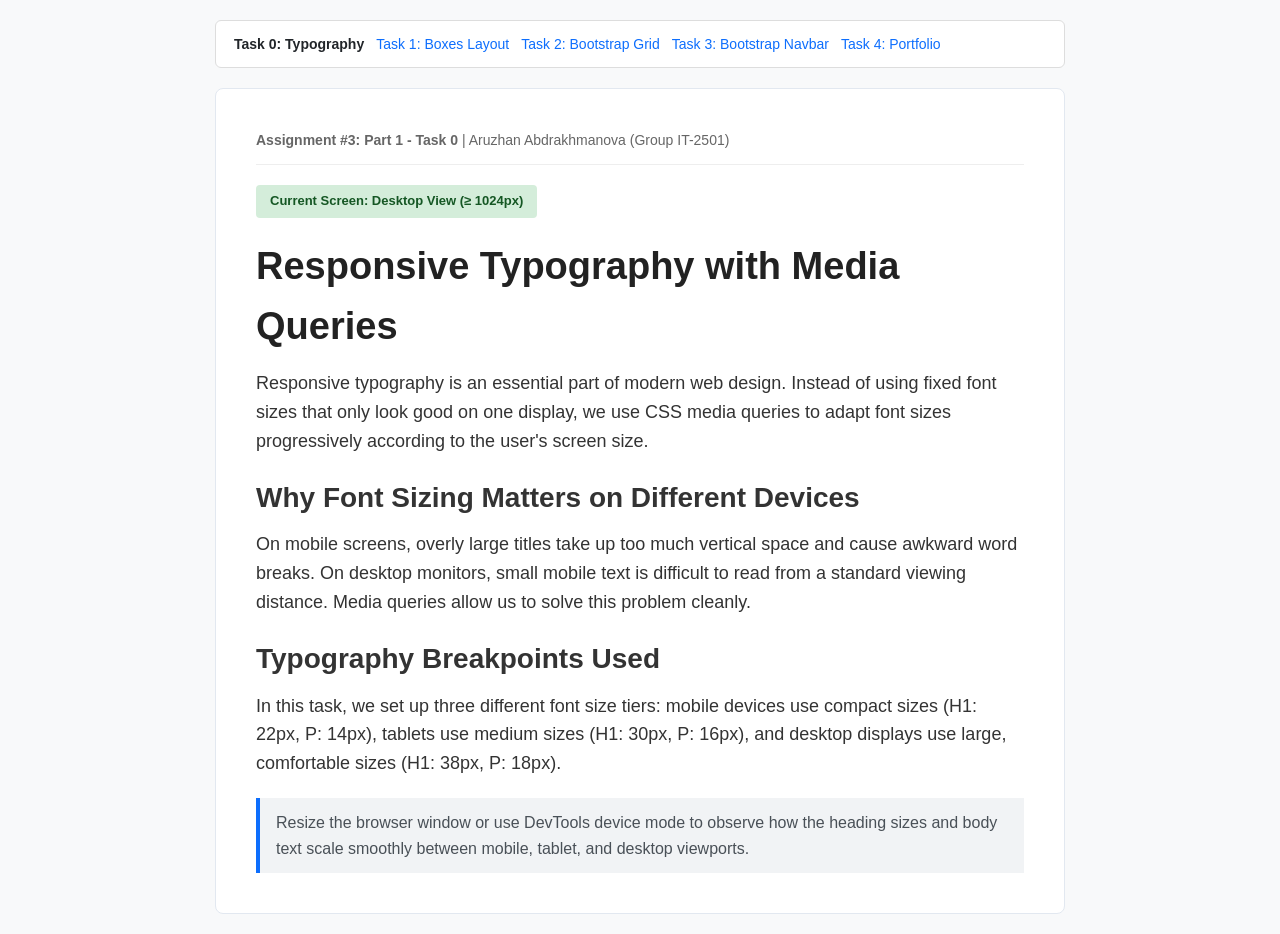
==== task0.html @ 9edbbdd4 "Task 0: Implement responsive typography with CSS media queries" ====
<!DOCTYPE html>
<html lang="en">
<head>
    <meta charset="UTF-8">
    <meta name="viewport" content="width=device-width, initial-scale=1.0">
    <title>Task 0 - Responsive Typography | Aruzhan Abdrakhmanova</title>
    <style>
        * {
            box-sizing: border-box;
            margin: 0;
            padding: 0;
        }

        body {
            font-family: Arial, sans-serif;
            line-height: 1.6;
            color: #333;
            background-color: #f8f9fa;
            padding: 20px;
        }

        /* Top navigation for grading */
        .task-nav {
            max-width: 850px;
            margin: 0 auto 20px auto;
            background: #fff;
            padding: 12px 18px;
            border: 1px solid #ddd;
            border-radius: 6px;
            display: flex;
            flex-wrap: wrap;
            gap: 12px;
        }

        .task-nav a {
            text-decoration: none;
            color: #0d6efd;
            font-size: 14px;
        }

        .task-nav a:hover {
            text-decoration: underline;
        }

        .task-nav a.active {
            font-weight: bold;
            color: #212529;
        }

        /* Main container */
        .container {
            max-width: 850px;
            margin: 0 auto;
            background: #fff;
            border: 1px solid #e2e8f0;
            border-radius: 8px;
            padding: 24px;
        }

        .student-header {
            font-size: 14px;
            color: #666;
            margin-bottom: 20px;
            padding-bottom: 12px;
            border-bottom: 1px solid #eee;
        }

        /* Current screen indicator */
        .breakpoint-badge {
            display: inline-block;
            padding: 6px 14px;
            border-radius: 4px;
            font-size: 13px;
            font-weight: bold;
            margin-bottom: 18px;
        }

        .badge-mobile { display: inline-block; background-color: #fff3cd; color: #856404; }
        .badge-tablet { display: none; background-color: #d1ecf1; color: #0c5460; }
        .badge-desktop { display: none; background-color: #d4edda; color: #155724; }

        /* Mobile styles (default) */
        h1 {
            font-size: 22px;
            margin-bottom: 12px;
            color: #222;
        }

        h2 {
            font-size: 18px;
            margin-top: 20px;
            margin-bottom: 10px;
            color: #333;
        }

        p {
            font-size: 14px;
            margin-bottom: 14px;
        }

        .info-box {
            background-color: #f1f3f5;
            border-left: 4px solid #0d6efd;
            padding: 12px 16px;
            margin-top: 20px;
            font-size: 13px;
            color: #495057;
        }

        /* Tablet breakpoint (768px to 1023px) */
        @media (min-width: 768px) and (max-width: 1023px) {
            .badge-mobile { display: none; }
            .badge-tablet { display: inline-block; }
            .badge-desktop { display: none; }

            .container {
                padding: 32px;
            }

            h1 {
                font-size: 30px;
            }

            h2 {
                font-size: 24px;
            }

            p {
                font-size: 16px;
            }

            .info-box {
                font-size: 15px;
            }
        }

        /* Desktop breakpoint (>= 1024px) */
        @media (min-width: 1024px) {
            .badge-mobile { display: none; }
            .badge-tablet { display: none; }
            .badge-desktop { display: inline-block; }

            .container {
                padding: 40px;
            }

            h1 {
                font-size: 38px;
            }

            h2 {
                font-size: 28px;
            }

            p {
                font-size: 18px;
            }

            .info-box {
                font-size: 16px;
            }
        }
    </style>
</head>
<body>

    <!-- Task Navigation -->
    <nav class="task-nav">
        <a href="task0.html" class="active">Task 0: Typography</a>
        <a href="task1.html">Task 1: Boxes Layout</a>
        <a href="task2.html">Task 2: Bootstrap Grid</a>
        <a href="task3.html">Task 3: Bootstrap Navbar</a>
        <a href="index.html">Task 4: Portfolio</a>
    </nav>

    <!-- Main Content -->
    <main class="container">
        <div class="student-header">
            <strong>Assignment #3: Part 1 - Task 0</strong> | Aruzhan Abdrakhmanova (Group IT-2501)
        </div>

        <span class="breakpoint-badge badge-mobile">Current Screen: Mobile View (&lt; 768px)</span>
        <span class="breakpoint-badge badge-tablet">Current Screen: Tablet View (768px - 1023px)</span>
        <span class="breakpoint-badge badge-desktop">Current Screen: Desktop View (&ge; 1024px)</span>

        <h1>Responsive Typography with Media Queries</h1>
        <p>
            Responsive typography is an essential part of modern web design. Instead of using fixed font sizes that only look good on one display, we use CSS media queries to adapt font sizes progressively according to the user's screen size.
        </p>

        <h2>Why Font Sizing Matters on Different Devices</h2>
        <p>
            On mobile screens, overly large titles take up too much vertical space and cause awkward word breaks. On desktop monitors, small mobile text is difficult to read from a standard viewing distance. Media queries allow us to solve this problem cleanly.
        </p>

        <h2>Typography Breakpoints Used</h2>
        <p>
            In this task, we set up three different font size tiers:
            mobile devices use compact sizes (H1: 22px, P: 14px), tablets use medium sizes (H1: 30px, P: 16px), and desktop displays use large, comfortable sizes (H1: 38px, P: 18px).
        </p>

        <div class="info-box">
            Resize the browser window or use DevTools device mode to observe how the heading sizes and body text scale smoothly between mobile, tablet, and desktop viewports.
        </div>
    </main>

</body>
</html>
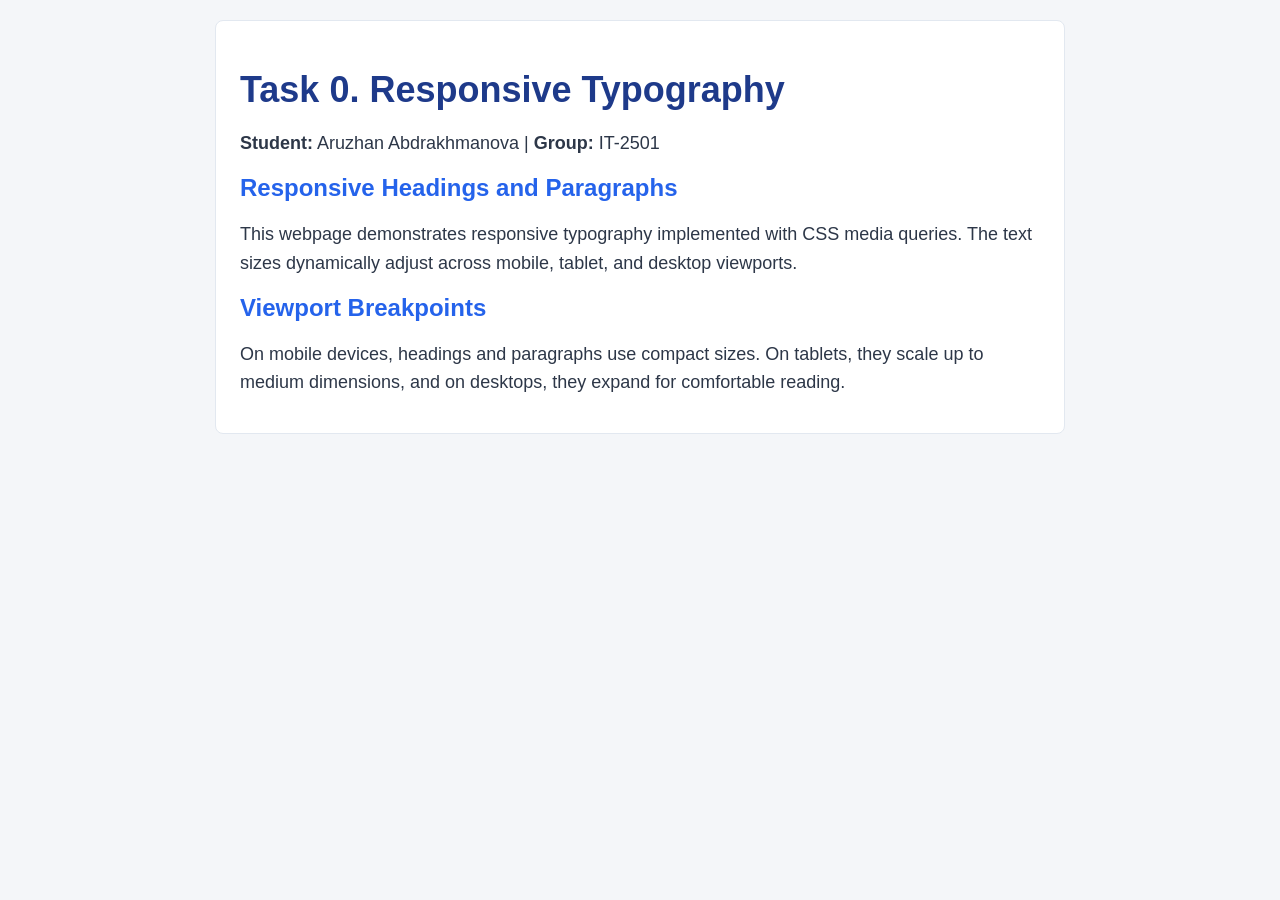
==== commit b790a282: "Task 0: Simplify responsive typography with media queries" ====
--- a/task0.html
+++ b/task0.html
@@ -3,122 +3,61 @@
 <head>
     <meta charset="UTF-8">
     <meta name="viewport" content="width=device-width, initial-scale=1.0">
-    <title>Task 0 - Responsive Typography | Aruzhan Abdrakhmanova</title>
+    <title>Task 0 - Responsive Typography</title>
     <style>
-        * {
-            box-sizing: border-box;
-            margin: 0;
-            padding: 0;
-        }
-
         body {
             font-family: Arial, sans-serif;
-            line-height: 1.6;
-            color: #333;
-            background-color: #f8f9fa;
+            background-color: #f4f6f9;
+            color: #2d3748;
+            margin: 0;
             padding: 20px;
         }
 
-        /* Top navigation for grading */
-        .task-nav {
-            max-width: 850px;
-            margin: 0 auto 20px auto;
-            background: #fff;
-            padding: 12px 18px;
-            border: 1px solid #ddd;
-            border-radius: 6px;
-            display: flex;
-            flex-wrap: wrap;
-            gap: 12px;
+        .container {
+            max-width: 800px;
+            margin: 0 auto;
+            background: #ffffff;
+            padding: 24px;
+            border-radius: 8px;
+            border: 1px solid #e2e8f0;
         }
 
-        .task-nav a {
-            text-decoration: none;
-            color: #0d6efd;
-            font-size: 14px;
-        }
-
-        .task-nav a:hover {
-            text-decoration: underline;
-        }
-
-        .task-nav a.active {
-            font-weight: bold;
-            color: #212529;
-        }
-
-        /* Main container */
-        .container {
-            max-width: 850px;
-            margin: 0 auto;
-            background: #fff;
-            border: 1px solid #e2e8f0;
-            border-radius: 8px;
-            padding: 24px;
-        }
-
-        .student-header {
-            font-size: 14px;
-            color: #666;
-            margin-bottom: 20px;
-            padding-bottom: 12px;
-            border-bottom: 1px solid #eee;
-        }
-
-        /* Current screen indicator */
-        .breakpoint-badge {
-            display: inline-block;
-            padding: 6px 14px;
-            border-radius: 4px;
-            font-size: 13px;
-            font-weight: bold;
-            margin-bottom: 18px;
-        }
-
-        .badge-mobile { display: inline-block; background-color: #fff3cd; color: #856404; }
-        .badge-tablet { display: none; background-color: #d1ecf1; color: #0c5460; }
-        .badge-desktop { display: none; background-color: #d4edda; color: #155724; }
-
-        /* Mobile styles (default) */
         h1 {
-            font-size: 22px;
-            margin-bottom: 12px;
-            color: #222;
+            font-size: 20px;
+            color: #1e3a8a;
+            margin-bottom: 10px;
         }
 
         h2 {
-            font-size: 18px;
-            margin-top: 20px;
-            margin-bottom: 10px;
-            color: #333;
+            font-size: 16px;
+            color: #2563eb;
+            margin-top: 16px;
+            margin-bottom: 8px;
         }
 
         p {
             font-size: 14px;
-            margin-bottom: 14px;
+            line-height: 1.6;
+            margin-bottom: 12px;
         }
 
-        .info-box {
-            background-color: #f1f3f5;
-            border-left: 4px solid #0d6efd;
-            padding: 12px 16px;
-            margin-top: 20px;
-            font-size: 13px;
-            color: #495057;
+        @media (min-width: 768px) {
+            h1 {
+                font-size: 28px;
+            }
+
+            h2 {
+                font-size: 20px;
+            }
+
+            p {
+                font-size: 16px;
+            }
         }
 
-        /* Tablet breakpoint (768px to 1023px) */
-        @media (min-width: 768px) and (max-width: 1023px) {
-            .badge-mobile { display: none; }
-            .badge-tablet { display: inline-block; }
-            .badge-desktop { display: none; }
-
-            .container {
-                padding: 32px;
-            }
-
+        @media (min-width: 1024px) {
             h1 {
-                font-size: 30px;
+                font-size: 36px;
             }
 
             h2 {
@@ -126,83 +65,27 @@
             }
 
             p {
-                font-size: 16px;
-            }
-
-            .info-box {
-                font-size: 15px;
-            }
-        }
-
-        /* Desktop breakpoint (>= 1024px) */
-        @media (min-width: 1024px) {
-            .badge-mobile { display: none; }
-            .badge-tablet { display: none; }
-            .badge-desktop { display: inline-block; }
-
-            .container {
-                padding: 40px;
-            }
-
-            h1 {
-                font-size: 38px;
-            }
-
-            h2 {
-                font-size: 28px;
-            }
-
-            p {
                 font-size: 18px;
-            }
-
-            .info-box {
-                font-size: 16px;
             }
         }
     </style>
 </head>
 <body>
 
-    <!-- Task Navigation -->
-    <nav class="task-nav">
-        <a href="task0.html" class="active">Task 0: Typography</a>
-        <a href="task1.html">Task 1: Boxes Layout</a>
-        <a href="task2.html">Task 2: Bootstrap Grid</a>
-        <a href="task3.html">Task 3: Bootstrap Navbar</a>
-        <a href="index.html">Task 4: Portfolio</a>
-    </nav>
+    <div class="container">
+        <h1>Task 0. Responsive Typography</h1>
+        <p><strong>Student:</strong> Aruzhan Abdrakhmanova | <strong>Group:</strong> IT-2501</p>
 
-    <!-- Main Content -->
-    <main class="container">
-        <div class="student-header">
-            <strong>Assignment #3: Part 1 - Task 0</strong> | Aruzhan Abdrakhmanova (Group IT-2501)
-        </div>
-
-        <span class="breakpoint-badge badge-mobile">Current Screen: Mobile View (&lt; 768px)</span>
-        <span class="breakpoint-badge badge-tablet">Current Screen: Tablet View (768px - 1023px)</span>
-        <span class="breakpoint-badge badge-desktop">Current Screen: Desktop View (&ge; 1024px)</span>
-
-        <h1>Responsive Typography with Media Queries</h1>
+        <h2>Responsive Headings and Paragraphs</h2>
         <p>
-            Responsive typography is an essential part of modern web design. Instead of using fixed font sizes that only look good on one display, we use CSS media queries to adapt font sizes progressively according to the user's screen size.
+            This webpage demonstrates responsive typography implemented with CSS media queries. The text sizes dynamically adjust across mobile, tablet, and desktop viewports.
         </p>
 
-        <h2>Why Font Sizing Matters on Different Devices</h2>
+        <h2>Viewport Breakpoints</h2>
         <p>
-            On mobile screens, overly large titles take up too much vertical space and cause awkward word breaks. On desktop monitors, small mobile text is difficult to read from a standard viewing distance. Media queries allow us to solve this problem cleanly.
+            On mobile devices, headings and paragraphs use compact sizes. On tablets, they scale up to medium dimensions, and on desktops, they expand for comfortable reading.
         </p>
-
-        <h2>Typography Breakpoints Used</h2>
-        <p>
-            In this task, we set up three different font size tiers:
-            mobile devices use compact sizes (H1: 22px, P: 14px), tablets use medium sizes (H1: 30px, P: 16px), and desktop displays use large, comfortable sizes (H1: 38px, P: 18px).
-        </p>
-
-        <div class="info-box">
-            Resize the browser window or use DevTools device mode to observe how the heading sizes and body text scale smoothly between mobile, tablet, and desktop viewports.
-        </div>
-    </main>
+    </div>
 
 </body>
 </html>
